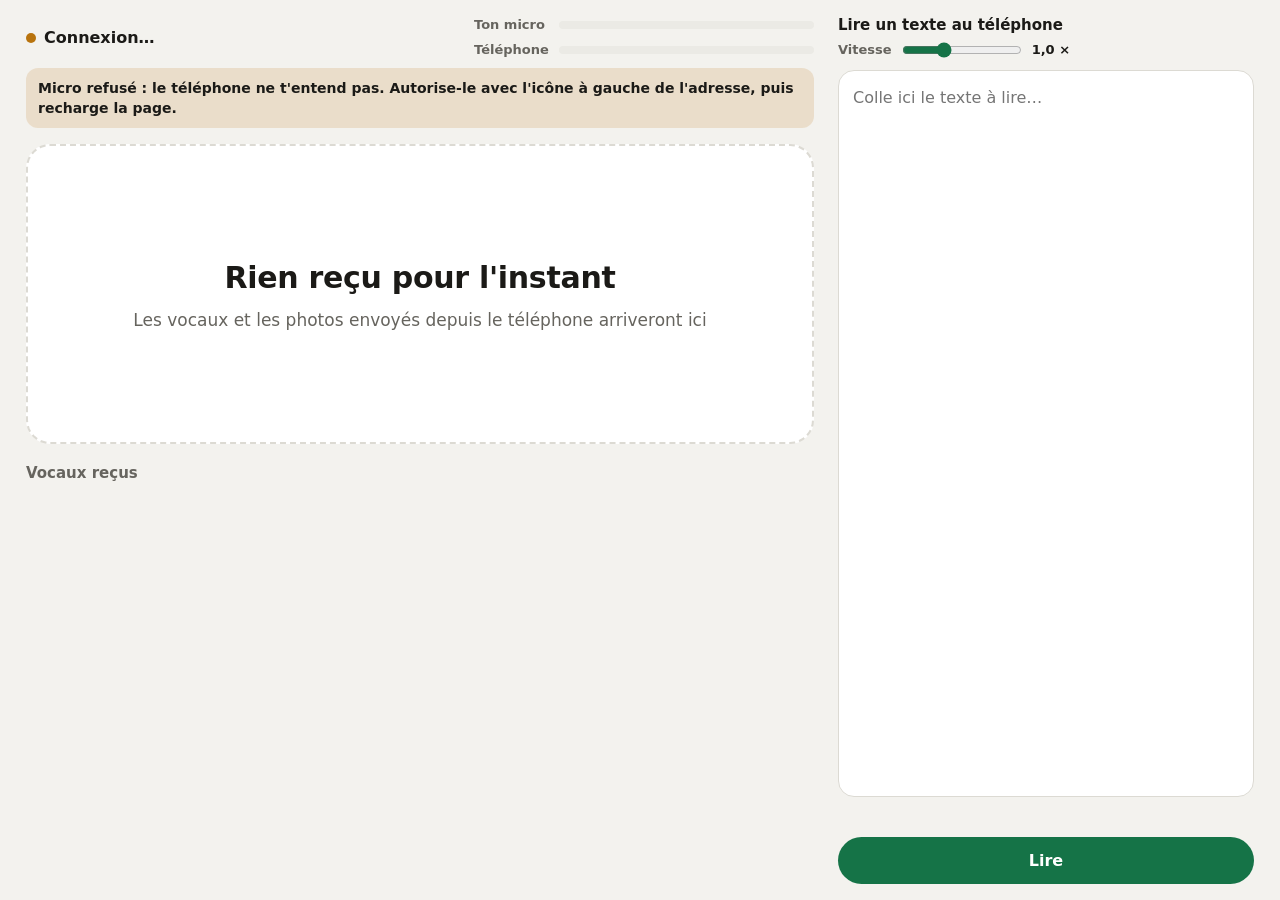
==== index.html @ 0b1a79ec "Ordinateur : lire un texte au téléphone, avec une voix de synthèse dans l'appel (version 26) Colonne" ====
<!doctype html>
<html lang="fr">
<head>
  <meta charset="utf-8">
  <meta name="viewport" content="width=device-width, initial-scale=1">
  <title>Vocaux reçus</title>
  <script>
    // Le même lien ouvert sur un téléphone mène à l'appli du téléphone.
    if (/Android|iPhone|iPad/i.test(navigator.userAgent)) location.replace('tel.html');
  </script>
  <link rel="icon" href="icone.svg" type="image/svg+xml">
  <link rel="stylesheet" href="style.css?v=26">
  <link rel="preconnect" href="https://0.peerjs.com">
</head>
<body>
  <div class="ecran">
  <div class="pc">
    <header class="pc-haut">
      <div class="etat" id="etat" data-ton="attente">
        <span class="pastille"></span><span id="etat-texte">Connexion…</span>
      </div>
      <span class="chrono" id="chrono"></span>
      <div class="niveaux" id="niveaux" aria-hidden="true">
        <span>Ton micro</span>
        <div class="niveau"><div class="niveau-barre" id="niveau-micro"></div></div>
        <span>Téléphone</span>
        <div class="niveau"><div class="niveau-barre" id="niveau-tel"></div></div>
      </div>
      <p class="alerte note-micro" id="note-micro">Clique sur « Autoriser » en haut de la page pour que le téléphone t'entende.</p>
    </header>

    <a class="zone-recu" id="zone-recu" data-etat="vide">
      <span class="recu-titre" id="recu-titre">Aucun vocal pour l'instant</span>
      <span class="recu-sous" id="recu-sous"></span>
      <span class="recu-indice" id="recu-indice"></span>
      <span class="recu-progression" id="recu-progression" hidden><span id="recu-barre"></span></span>
    </a>

    <section class="pc-liste">
      <div class="liste-tete">
        <h2 id="resume">Vocaux reçus</h2>
        <button class="bouton-secondaire" id="tout-effacer" hidden>Tout effacer</button>
      </div>
      <ol class="fichiers" id="vocaux"></ol>
    </section>
  </div>

  <!-- Lecture de texte : la voix de synthèse est envoyée dans l'appel, vers le téléphone. -->
  <aside class="lecture">
    <div class="lecture-tete">
      <h2>Lire un texte au téléphone</h2>
      <label class="lecture-reglage">Vitesse
        <input type="range" id="lecture-vitesse" min="0.5" max="2" step="0.1" value="1">
        <span id="lecture-vitesse-valeur">1,0 ×</span>
      </label>
    </div>
    <textarea class="lecture-texte" id="lecture-saisie" placeholder="Colle ici le texte à lire…" spellcheck="false"></textarea>
    <div class="lecture-texte lecture-affichage" id="lecture-affichage" hidden></div>
    <p class="lecture-etat" id="lecture-etat" data-ton="neutre"></p>
    <div class="lecture-boutons">
      <button class="bouton-principal" id="lecture-lire">Lire</button>
      <button class="bouton-principal" id="lecture-pause" hidden>Pause</button>
      <button class="bouton-secondaire" id="lecture-arreter" hidden>Arrêter</button>
    </div>
  </aside>
  </div>

  <div class="voile" id="activer-son" hidden>Clique n'importe où pour entendre l'appel</div>
  <audio id="son-distant" autoplay></audio>

  <script src="peerjs.min.js?v=1.5.5"></script>
  <script src="commun.js?v=19"></script>
  <script src="ecoute.js?v=26"></script>
  <script src="lecture.js?v=26"></script>
</body>
</html>
---- style.css ----
:root {
  --fond: #f3f2ee;
  --surface: #ffffff;
  --surface-2: #ebeae5;
  --texte: #1b1a17;
  --doux: #66645e;
  --ligne: #dcdad3;
  --accent: #157347;
  --accent-fort: #0d5131;
  --sur-accent: #ffffff;
  --lien: #126b41;
  --danger: #c2372c;
  --attention: #b8730d;
  --ok: #1f8a55;
  color-scheme: light;
}

@media (prefers-color-scheme: dark) {
  :root {
    --fond: #121311;
    --surface: #1c1d1a;
    --surface-2: #272824;
    --texte: #f0efea;
    --doux: #a3a19a;
    --ligne: #33342f;
    --accent: #1b8a55;
    --accent-fort: #12663e;
    --sur-accent: #ffffff;
    --lien: #5fd39a;
    --danger: #e5584b;
    --attention: #e0a03a;
    --ok: #4cc488;
    color-scheme: dark;
  }
}

* { box-sizing: border-box; }
[hidden] { display: none !important; }
html, body { margin: 0; }
body {
  background: var(--fond);
  color: var(--texte);
  font: 16px/1.45 system-ui, -apple-system, "Segoe UI", Roboto, sans-serif;
  -webkit-text-size-adjust: 100%;
}
button { font: inherit; color: inherit; cursor: pointer; }
button:disabled { cursor: default; opacity: .55; }
h1, h2 { margin: 0; line-height: 1.2; }
h1 { font-size: 26px; letter-spacing: -.01em; }
h2 { font-size: 15px; }
.petit { font-size: 13px; color: var(--doux); margin: 0; overflow-wrap: anywhere; }

.carte {
  background: var(--surface);
  border: 1px solid var(--ligne);
  border-radius: 16px;
  padding: 16px;
}

.bouton-principal, .bouton-secondaire {
  border-radius: 999px;
  font-weight: 650;
  text-decoration: none;
  display: inline-flex;
  align-items: center;
  justify-content: center;
  white-space: nowrap;
}
.bouton-principal { background: var(--accent); color: var(--sur-accent); border: 0; padding: 12px 20px; }
.bouton-principal:active { background: var(--accent-fort); }
.bouton-secondaire { background: var(--surface-2); color: var(--texte); border: 1px solid var(--ligne); padding: 10px 16px; }
.petit-bouton { padding: 6px 12px; font-size: 14px; }
.lien-discret {
  background: none; border: 0; padding: 4px 2px;
  color: var(--lien); font-weight: 600; font-size: 14px;
  text-decoration: underline; text-underline-offset: 3px;
}

/* Pastille d'état */
.etat { display: flex; align-items: center; gap: 8px; font-weight: 600; min-width: 0; }
.etat span:last-of-type { overflow: hidden; text-overflow: ellipsis; white-space: nowrap; }
.pastille { width: 10px; height: 10px; border-radius: 50%; background: var(--doux); flex: none; }
.etat[data-ton="ok"] .pastille { background: var(--ok); }
.etat[data-ton="attente"] .pastille { background: var(--attention); animation: pulsation 1.4s ease-in-out infinite; }
.etat[data-ton="erreur"] .pastille { background: var(--danger); }
.chrono { font-variant-numeric: tabular-nums; color: var(--doux); font-weight: 500; }
@keyframes pulsation { 50% { opacity: .3; } }

/* ---------- Téléphone ---------- */

.tel {
  display: flex;
  flex-direction: column;
  height: 100vh;
  height: 100dvh;
  max-width: 560px;
  margin: 0 auto;
}

.tel-haut {
  display: flex;
  align-items: center;
  gap: 12px;
  min-height: 56px;
  padding: calc(10px + env(safe-area-inset-top)) 16px 10px;
}
.tel-haut .etat { flex: 1; }
.raccrocher {
  background: var(--danger); color: #fff; border: 0;
  border-radius: 999px; padding: 8px 14px; font-weight: 650; font-size: 15px;
}

.tel-milieu {
  flex: 1;
  min-height: 0;
  overflow-y: auto;
  padding: 4px 16px 16px;
  display: flex;
  flex-direction: column;
  gap: 16px;
}

.direct { display: flex; flex-direction: column; gap: 10px; padding-top: 8px; }
.niveaux {
  display: grid;
  grid-template-columns: auto 1fr;
  align-items: center;
  gap: 10px 12px;
  font-size: 13px;
  font-weight: 600;
  color: var(--doux);
}
.niveau { height: 10px; border-radius: 999px; background: var(--surface-2); overflow: hidden; }
.niveau-barre {
  height: 100%;
  background: var(--ok);
  transform: scaleX(0);
  transform-origin: left;
  transition: transform .1s linear;
}
.alerte {
  margin: 0;
  padding: 10px 12px;
  border-radius: 12px;
  background: color-mix(in srgb, var(--attention) 16%, transparent);
  color: var(--texte);
  font-size: 14px;
  font-weight: 600;
}

.journal h2 { color: var(--doux); text-transform: uppercase; letter-spacing: .04em; font-size: 13px; margin-bottom: 6px; }
.liste { list-style: none; margin: 0; padding: 0; }
.liste li {
  display: flex;
  align-items: baseline;
  gap: 10px;
  padding: 10px 0;
  border-bottom: 1px solid var(--ligne);
  font-variant-numeric: tabular-nums;
}
.liste .num { font-weight: 700; min-width: 36px; }
.liste .info { flex: 1; color: var(--doux); }
.liste .info.coupe { color: var(--attention); }
#ecran-noir { white-space: normal; text-align: center; }

/* Volume (appli Android) : au milieu de l'écran. */
.volume {
  margin: auto 0;
  padding: 16px;
  border: 1px solid var(--ligne);
  border-radius: 18px;
  background: var(--surface);
}
.volume-tete { display: flex; justify-content: space-between; font-weight: 650; margin-bottom: 12px; }
#volume-valeur { color: var(--doux); font-variant-numeric: tabular-nums; }
.volume-reglage { display: flex; align-items: center; gap: 12px; }
.volume-bouton {
  width: 52px; height: 52px; flex: none;
  display: grid; place-items: center;
  border-radius: 50%;
  border: 1px solid var(--ligne);
  background: var(--surface-2);
  font-size: 28px; font-weight: 600; line-height: 1;
}
#volume-curseur {
  --rempli: 50%;
  flex: 1; min-width: 0; height: 44px; margin: 0;
  -webkit-appearance: none; appearance: none;
  background: transparent;
}
#volume-curseur::-webkit-slider-runnable-track {
  height: 10px;
  border-radius: 999px;
  background: linear-gradient(to right, var(--accent) var(--rempli), var(--surface-2) var(--rempli));
}
#volume-curseur::-webkit-slider-thumb {
  -webkit-appearance: none;
  width: 32px; height: 32px;
  margin-top: -11px;
  border-radius: 50%;
  border: 3px solid var(--sur-accent);
  background: var(--accent);
}
.liste .statut { font-size: 14px; font-weight: 600; color: var(--doux); }
.liste li[data-ton="ok"] .statut { color: var(--ok); }
.liste li[data-ton="envoi"] .statut { color: var(--attention); }
.liste li[data-ton="erreur"] .statut { color: var(--danger); }

/* Le gros bouton : tout le tiers bas de l'écran. */
.gros-bouton {
  flex: none;
  width: 100%;
  height: 33.333vh;
  height: 33.333dvh;
  border: 0;
  border-radius: 28px 28px 0 0;
  background: var(--accent);
  color: var(--sur-accent);
  display: flex;
  flex-direction: column;
  align-items: center;
  justify-content: center;
  gap: 6px;
  padding: 0 16px env(safe-area-inset-bottom);
  touch-action: manipulation;
  -webkit-tap-highlight-color: transparent;
  user-select: none;
  transition: background .2s, transform .08s;
}
.gros-bouton:active { background: var(--accent-fort); transform: scale(.99); }
.gros-bouton:disabled { opacity: .7; }
.gros-bouton.envoye { background: var(--accent-fort); }
.gros-bouton.refus { animation: secousse .3s; }
.bouton-titre { font-size: clamp(30px, 10vw, 46px); font-weight: 750; letter-spacing: -.01em; }
.bouton-sous { font-size: 16px; opacity: .85; font-variant-numeric: tabular-nums; text-align: center; }
@keyframes secousse {
  25% { transform: translateX(-8px); }
  50% { transform: translateX(8px); }
  75% { transform: translateX(-4px); }
}

/* ---------- Ordinateur ---------- */

.pc {
  display: flex;
  flex-direction: column;
  height: 100vh;
  height: 100dvh;
  max-width: 820px;
  margin: 0 auto;
  padding: 0 16px;
}
.pc-haut { display: flex; flex-wrap: wrap; align-items: center; gap: 8px 16px; padding: 16px 0; }
.pc-haut .niveaux { flex: 1 1 240px; max-width: 340px; margin-left: auto; gap: 6px 10px; }
.pc-haut .niveau { height: 8px; }
.note-micro { flex-basis: 100%; }

/* « Tu as reçu » : tout le tiers haut de l'écran. */
.zone-recu {
  flex: none;
  height: 33.333vh;
  height: 33.333dvh;
  display: flex;
  flex-direction: column;
  align-items: center;
  justify-content: center;
  gap: 8px;
  padding: 16px;
  border: 2px dashed var(--ligne);
  border-radius: 24px;
  background: var(--surface);
  color: var(--doux);
  text-align: center;
  text-decoration: none;
  user-select: none;
}
.zone-recu[data-etat="reception"] { border-style: solid; border-color: var(--accent); color: var(--texte); }
.zone-recu[data-etat="recu"] {
  border: 0;
  background: var(--accent);
  color: var(--sur-accent);
  cursor: grab;
}
.zone-recu[data-etat="recu"]:hover { background: var(--accent-fort); }
.zone-recu[data-etat="recu"]:active { cursor: grabbing; }
.zone-recu.flash { animation: flash 1.2s ease-out; }
@keyframes flash {
  0% { transform: scale(1.02); box-shadow: 0 0 0 10px color-mix(in srgb, var(--accent) 35%, transparent); }
  100% { transform: scale(1); box-shadow: 0 0 0 0 transparent; }
}
.recu-titre { font-size: clamp(26px, 4.5vw, 44px); font-weight: 750; letter-spacing: -.01em; color: inherit; }
.zone-recu[data-etat="vide"] .recu-titre { color: var(--texte); font-size: clamp(22px, 3vw, 30px); }
.recu-sous { font-size: 17px; font-variant-numeric: tabular-nums; }
.recu-indice { font-size: 14px; opacity: .85; }
.recu-sous:empty, .recu-indice:empty { display: none; }
.recu-progression { width: min(360px, 80%); height: 8px; border-radius: 999px; background: var(--surface-2); overflow: hidden; }
#recu-barre { display: block; height: 100%; background: var(--accent); transform: scaleX(0); transform-origin: left; }

.pc-liste { flex: 1; min-height: 0; display: flex; flex-direction: column; padding: 20px 0 16px; }
.liste-tete { display: flex; justify-content: space-between; align-items: center; gap: 12px; margin-bottom: 10px; }
.liste-tete h2 { font-size: 15px; color: var(--doux); font-variant-numeric: tabular-nums; }
.fichiers {
  flex: 1;
  min-height: 0;
  overflow-y: auto;
  list-style: none;
  margin: 0;
  padding: 0;
  display: flex;
  flex-direction: column;
  gap: 8px;
}
.fichier { display: flex; align-items: center; gap: 8px; }
.fichier-lien {
  flex: 1;
  min-width: 0;
  display: flex;
  align-items: center;
  gap: 14px;
  padding: 10px 14px;
  background: var(--surface);
  border: 1px solid var(--ligne);
  border-radius: 14px;
  color: var(--texte);
  text-decoration: none;
  cursor: grab;
}
.fichier-lien:hover { border-color: var(--accent); }
.fichier-lien:active { cursor: grabbing; }
.fichier.nouveau .fichier-lien { animation: arrivee 1.6s ease-out; }
@keyframes arrivee {
  0% { border-color: var(--accent); box-shadow: 0 0 0 3px color-mix(in srgb, var(--accent) 30%, transparent); }
  100% { border-color: var(--ligne); box-shadow: 0 0 0 0 transparent; }
}
.fichier-icone {
  width: 38px; height: 38px; flex: none; padding: 8px;
  border-radius: 10px;
  background: color-mix(in srgb, var(--accent) 14%, transparent);
  fill: none; stroke: var(--lien); stroke-width: 2.2; stroke-linecap: round;
}
.fichier-texte { flex: 1; min-width: 0; display: flex; flex-direction: column; }
.fichier-nom { font-weight: 700; }
.fichier-meta { font-size: 14px; color: var(--doux); font-variant-numeric: tabular-nums; }
.fichier-action { font-size: 14px; font-weight: 600; color: var(--lien); }
.ecouter {
  width: 46px; height: 46px; flex: none;
  display: grid; place-items: center;
  border-radius: 50%;
  border: 1px solid var(--ligne);
  background: var(--surface);
  color: var(--texte);
}
.ecouter svg { width: 18px; height: 18px; fill: currentColor; }
.fichier.en-lecture .ecouter { background: var(--accent); color: var(--sur-accent); border-color: transparent; }

.voile {
  position: fixed;
  inset: 0;
  z-index: 10;
  display: grid;
  place-items: center;
  padding: 24px;
  background: rgba(0, 0, 0, .6);
  color: #fff;
  font-size: 24px;
  font-weight: 700;
  text-align: center;
  cursor: pointer;
}

/* ---------- Photo d'une feuille ---------- */

.bouton-photo { font-size: 17px; padding: 14px 16px; }

.fichier-miniature {
  width: 48px; height: 48px; flex: none;
  border-radius: 10px;
  object-fit: cover;
  background: var(--surface-2);
}

/* Appareil photo : plein écran, toujours sombre pour bien voir le viseur. */
.camera {
  position: fixed;
  inset: 0;
  z-index: 20;
  display: flex;
  flex-direction: column;
  background: #000;
  color: #fff;
}
.camera-video, .camera-apercu {
  flex: 1;
  min-height: 0;
  width: 100%;
  object-fit: contain;
  background: #000;
}
/* Cadre au format A4 (1 × 1,414) au centre du viseur ; le reste est assombri. */
.camera-cadre {
  position: absolute;
  left: 50%;
  top: calc(50% - 60px);
  width: min(78vw, 46vh);
  aspect-ratio: 1 / 1.414;
  transform: translate(-50%, -50%);
  border: 3px solid rgba(255, 255, 255, .9);
  border-radius: 10px;
  box-shadow: 0 0 0 100vmax rgba(0, 0, 0, .35);
  pointer-events: none;
}
.camera-aide {
  position: absolute;
  top: calc(16px + env(safe-area-inset-top));
  left: 16px;
  right: 16px;
  margin: 0;
  padding: 8px 12px;
  border-radius: 999px;
  background: rgba(0, 0, 0, .55);
  text-align: center;
  font-size: 15px;
  font-weight: 600;
}
/* Trois colonnes : le bouton du milieu reste au centre même quand un bouton de côté est caché. */
.camera-barre {
  flex: none;
  display: grid;
  grid-template-columns: 1fr auto 1fr;
  align-items: center;
  gap: 12px;
  padding: 18px 20px calc(22px + env(safe-area-inset-bottom));
  background: #000;
}
.camera-barre > :first-child { justify-self: start; }
.camera-barre > :last-child { justify-self: end; }
.camera-petit {
  min-width: 96px;
  padding: 12px 14px;
  border: 1px solid rgba(255, 255, 255, .35);
  border-radius: 999px;
  background: rgba(255, 255, 255, .08);
  color: #fff;
  font-weight: 650;
}
.camera-petit[aria-pressed="true"] { background: #fff; color: #000; }
.camera-declencheur {
  width: 78px; height: 78px; flex: none;
  border-radius: 50%;
  border: 5px solid #fff;
  background: #fff;
  box-shadow: inset 0 0 0 4px #000;
}
.camera-declencheur:active { transform: scale(.94); }
.camera-envoyer {
  min-width: 104px;
  padding: 14px 22px;
  border: 0;
  border-radius: 999px;
  background: var(--accent);
  color: var(--sur-accent);
  font-size: 17px;
  font-weight: 750;
}

/* ---------- Ordinateur : lecture de texte (colonne de droite) ---------- */

.ecran { display: flex; justify-content: center; }
.ecran .pc { flex: 1 1 820px; min-width: 0; margin: 0; }
.lecture {
  flex: 0 1 440px;
  min-width: 300px;
  height: 100vh;
  height: 100dvh;
  display: flex;
  flex-direction: column;
  gap: 10px;
  padding: 16px 16px 16px 8px;
}
.lecture-tete { display: flex; flex-wrap: wrap; align-items: center; justify-content: space-between; gap: 6px 12px; }
.lecture-reglage { display: flex; align-items: center; gap: 8px; font-size: 13px; font-weight: 600; color: var(--doux); }
.lecture-reglage input { width: 120px; accent-color: var(--accent); }
#lecture-vitesse-valeur { min-width: 40px; font-variant-numeric: tabular-nums; color: var(--texte); }
.lecture-texte {
  flex: 1;
  min-height: 0;
  width: 100%;
  margin: 0;
  padding: 14px;
  overflow-y: auto;
  resize: none;
  background: var(--surface);
  color: var(--texte);
  border: 1px solid var(--ligne);
  border-radius: 16px;
  font: inherit;
  line-height: 1.6;
}
.lecture-texte:focus { outline: 2px solid var(--accent); outline-offset: -1px; }
.lecture-affichage { white-space: pre-wrap; overflow-wrap: anywhere; }
/* Ce qui a été lu change de couleur ; le mot en train d'être dit est surligné. */
.lecture-affichage .mot { cursor: pointer; border-radius: 4px; transition: color .15s; }
.lecture-affichage .mot.lu { color: var(--lien); }
.lecture-affichage .mot.courant { background: color-mix(in srgb, var(--attention) 35%, transparent); }
.lecture-etat { margin: 0; min-height: 1.45em; font-size: 14px; font-weight: 600; color: var(--doux); }
.lecture-etat[data-ton="ok"] { color: var(--ok); }
.lecture-etat[data-ton="erreur"] { color: var(--danger); }
.lecture-etat[data-ton="attente"] { color: var(--attention); }
.lecture-boutons { display: flex; gap: 10px; }
.lecture-boutons button { flex: 1; }

/* Écran étroit : la lecture passe sous les vocaux. */
@media (max-width: 900px) {
  .ecran { flex-direction: column; }
  .ecran .pc { flex: none; }
  .lecture { flex: none; min-width: 0; height: 80vh; padding: 0 16px 16px; }
}
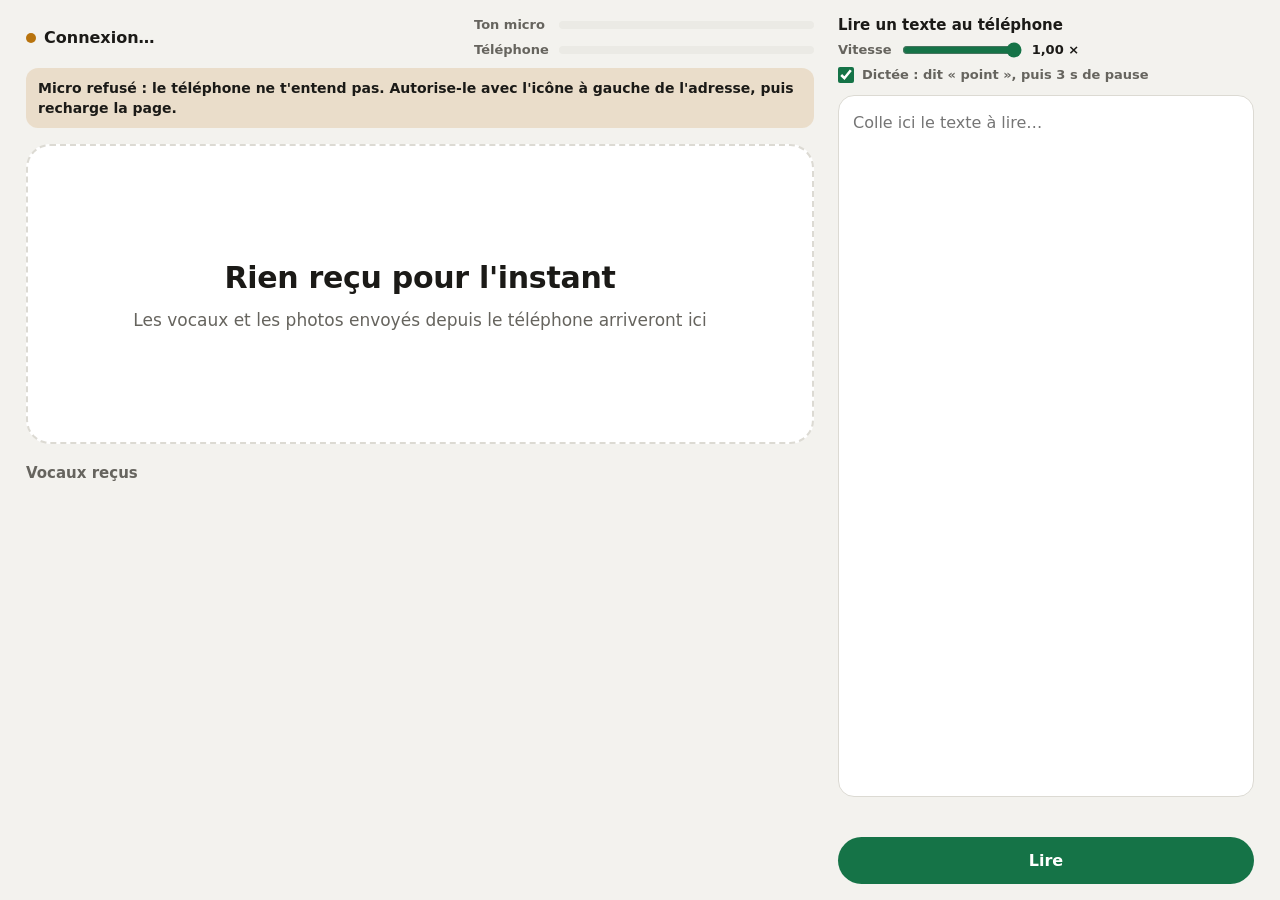
==== commit 515a3c5a: "Lecture de texte : mode dictée, vitesse de 0,1 à 1 ×, voix préchargée (version 27) Dictée (case coch" ====
--- a/index.html
+++ b/index.html
@@ -9,7 +9,7 @@
     if (/Android|iPhone|iPad/i.test(navigator.userAgent)) location.replace('tel.html');
   </script>
   <link rel="icon" href="icone.svg" type="image/svg+xml">
-  <link rel="stylesheet" href="style.css?v=26">
+  <link rel="stylesheet" href="style.css?v=27">
   <link rel="preconnect" href="https://0.peerjs.com">
 </head>
 <body>
@@ -50,8 +50,11 @@
     <div class="lecture-tete">
       <h2>Lire un texte au téléphone</h2>
       <label class="lecture-reglage">Vitesse
-        <input type="range" id="lecture-vitesse" min="0.5" max="2" step="0.1" value="1">
-        <span id="lecture-vitesse-valeur">1,0 ×</span>
+        <input type="range" id="lecture-vitesse" min="0.1" max="1" step="0.05" value="1">
+        <span id="lecture-vitesse-valeur">1,00 ×</span>
+      </label>
+      <label class="lecture-reglage" title="À chaque point, la voix dit « point » puis attend 3 secondes">
+        <input type="checkbox" id="lecture-dictee" checked> Dictée : dit « point », puis 3 s de pause
       </label>
     </div>
     <textarea class="lecture-texte" id="lecture-saisie" placeholder="Colle ici le texte à lire…" spellcheck="false"></textarea>
@@ -70,7 +73,7 @@
 
   <script src="peerjs.min.js?v=1.5.5"></script>
   <script src="commun.js?v=19"></script>
-  <script src="ecoute.js?v=26"></script>
-  <script src="lecture.js?v=26"></script>
+  <script src="ecoute.js?v=27"></script>
+  <script src="lecture.js?v=27"></script>
 </body>
 </html>
--- a/style.css
+++ b/style.css
@@ -480,6 +480,7 @@
 .lecture-tete { display: flex; flex-wrap: wrap; align-items: center; justify-content: space-between; gap: 6px 12px; }
 .lecture-reglage { display: flex; align-items: center; gap: 8px; font-size: 13px; font-weight: 600; color: var(--doux); }
 .lecture-reglage input { width: 120px; accent-color: var(--accent); }
+.lecture-reglage input[type="checkbox"] { width: 16px; height: 16px; margin: 0; }
 #lecture-vitesse-valeur { min-width: 40px; font-variant-numeric: tabular-nums; color: var(--texte); }
 .lecture-texte {
   flex: 1;
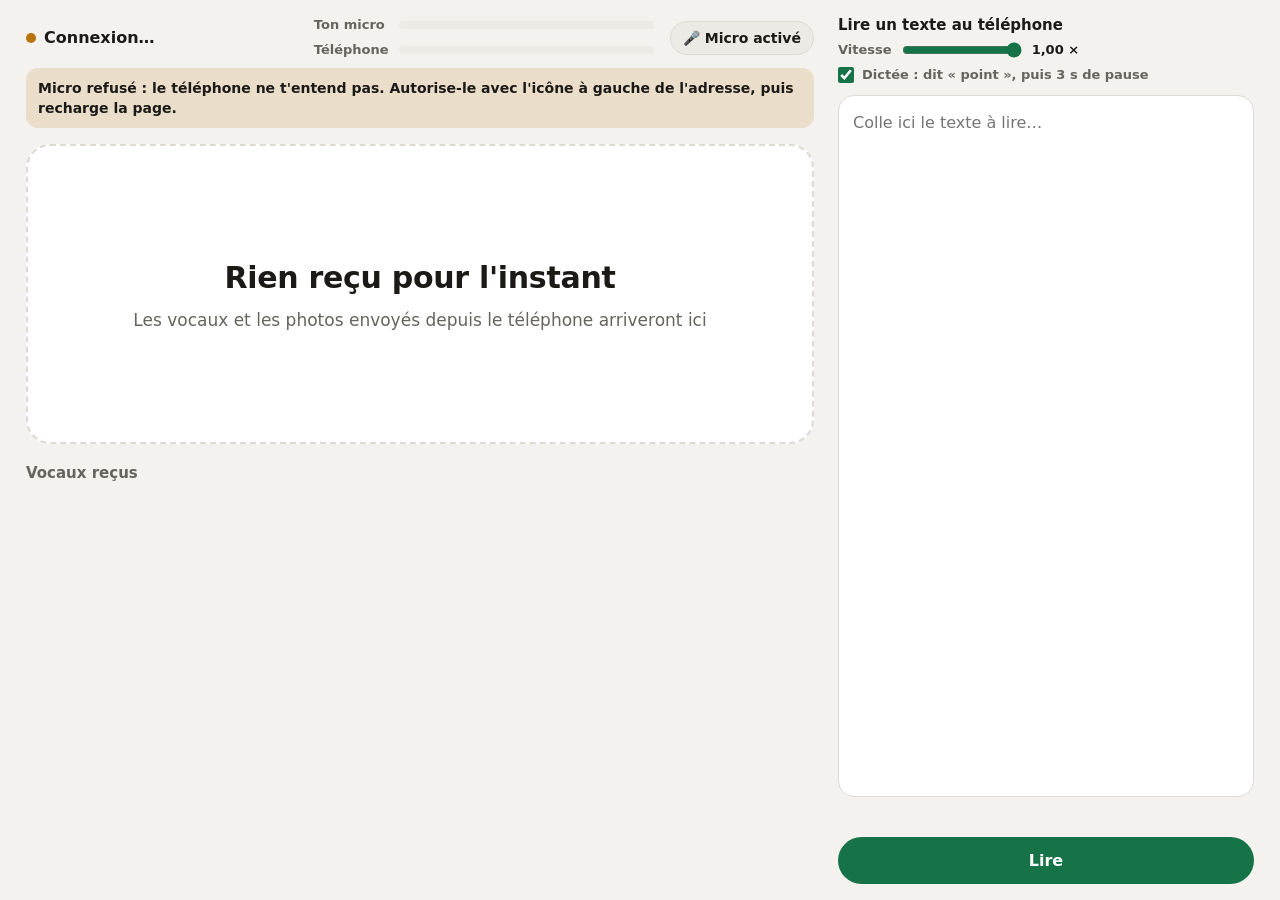
==== commit 9793e7b2: "Ordinateur : bouton pour couper son micro (version 28) Micro coupé, le téléphone n'entend plus l'ord" ====
--- a/index.html
+++ b/index.html
@@ -9,7 +9,7 @@
     if (/Android|iPhone|iPad/i.test(navigator.userAgent)) location.replace('tel.html');
   </script>
   <link rel="icon" href="icone.svg" type="image/svg+xml">
-  <link rel="stylesheet" href="style.css?v=27">
+  <link rel="stylesheet" href="style.css?v=28">
   <link rel="preconnect" href="https://0.peerjs.com">
 </head>
 <body>
@@ -26,6 +26,7 @@
         <span>Téléphone</span>
         <div class="niveau"><div class="niveau-barre" id="niveau-tel"></div></div>
       </div>
+      <button class="bouton-secondaire petit-bouton micro-bouton" id="micro-bouton">🎤 Micro activé</button>
       <p class="alerte note-micro" id="note-micro">Clique sur « Autoriser » en haut de la page pour que le téléphone t'entende.</p>
     </header>
 
@@ -73,7 +74,7 @@
 
   <script src="peerjs.min.js?v=1.5.5"></script>
   <script src="commun.js?v=19"></script>
-  <script src="ecoute.js?v=27"></script>
+  <script src="ecoute.js?v=28"></script>
   <script src="lecture.js?v=27"></script>
 </body>
 </html>
--- a/style.css
+++ b/style.css
@@ -254,6 +254,7 @@
 .pc-haut .niveaux { flex: 1 1 240px; max-width: 340px; margin-left: auto; gap: 6px 10px; }
 .pc-haut .niveau { height: 8px; }
 .note-micro { flex-basis: 100%; }
+.micro-bouton[data-coupe="true"] { background: var(--danger); border-color: var(--danger); color: #fff; }
 
 /* « Tu as reçu » : tout le tiers haut de l'écran. */
 .zone-recu {
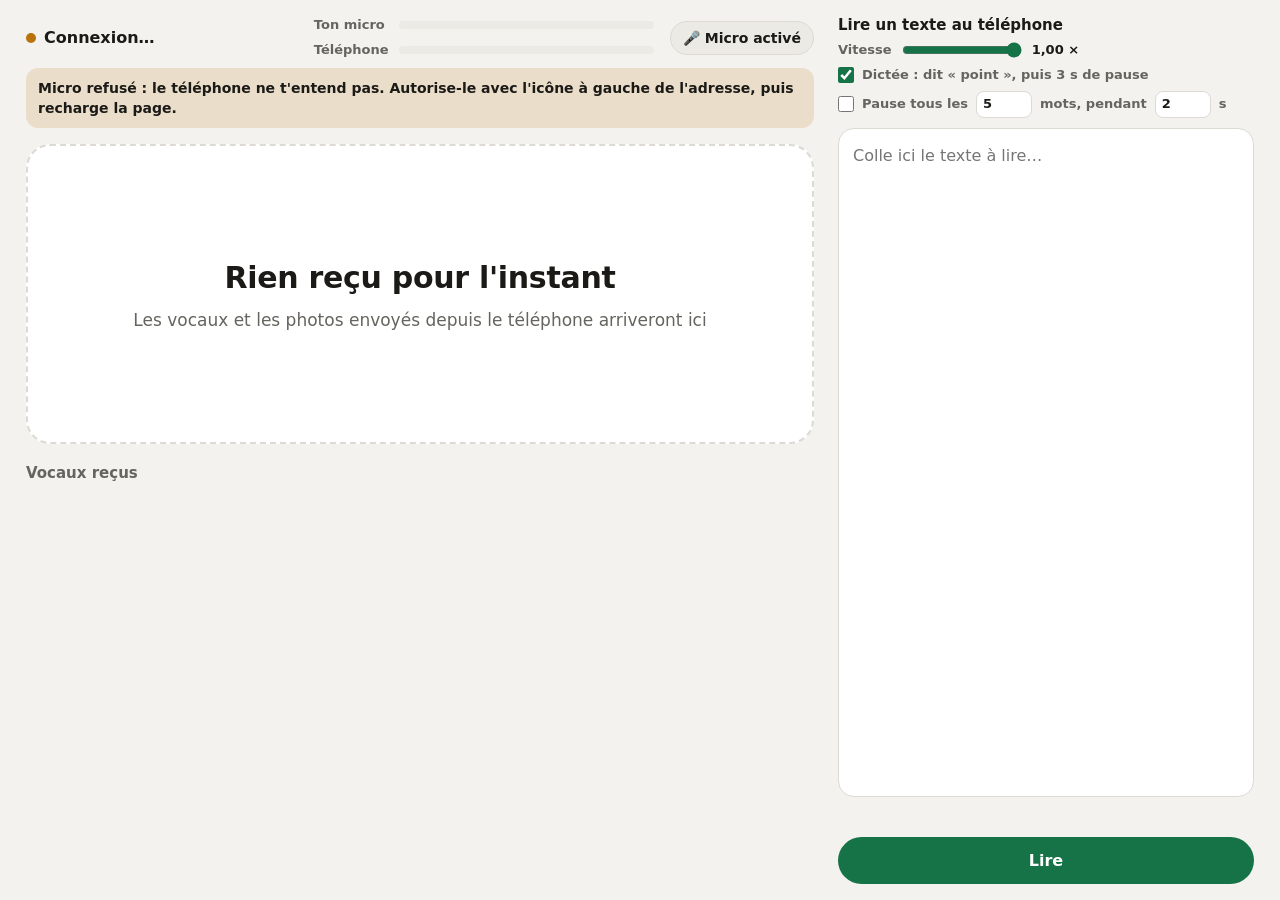
==== commit e8da9906: "Lecture de texte : pause tous les N mots, durée réglable en secondes (version 29) Case « Pause tous " ====
--- a/index.html
+++ b/index.html
@@ -9,7 +9,7 @@
     if (/Android|iPhone|iPad/i.test(navigator.userAgent)) location.replace('tel.html');
   </script>
   <link rel="icon" href="icone.svg" type="image/svg+xml">
-  <link rel="stylesheet" href="style.css?v=28">
+  <link rel="stylesheet" href="style.css?v=29">
   <link rel="preconnect" href="https://0.peerjs.com">
 </head>
 <body>
@@ -57,6 +57,11 @@
       <label class="lecture-reglage" title="À chaque point, la voix dit « point » puis attend 3 secondes">
         <input type="checkbox" id="lecture-dictee" checked> Dictée : dit « point », puis 3 s de pause
       </label>
+      <label class="lecture-reglage" title="La voix s'arrête après chaque groupe de mots, le temps indiqué">
+        <input type="checkbox" id="lecture-groupes"> Pause tous les
+        <input type="number" id="lecture-groupes-mots" min="1" max="200" step="1" value="5" aria-label="Nombre de mots"> mots, pendant
+        <input type="number" id="lecture-groupes-pause" min="0" max="60" step="0.5" value="2" aria-label="Durée de la pause en secondes"> s
+      </label>
     </div>
     <textarea class="lecture-texte" id="lecture-saisie" placeholder="Colle ici le texte à lire…" spellcheck="false"></textarea>
     <div class="lecture-texte lecture-affichage" id="lecture-affichage" hidden></div>
@@ -74,7 +79,7 @@
 
   <script src="peerjs.min.js?v=1.5.5"></script>
   <script src="commun.js?v=19"></script>
-  <script src="ecoute.js?v=28"></script>
-  <script src="lecture.js?v=27"></script>
+  <script src="ecoute.js?v=29"></script>
+  <script src="lecture.js?v=29"></script>
 </body>
 </html>
--- a/style.css
+++ b/style.css
@@ -482,6 +482,10 @@
 .lecture-reglage { display: flex; align-items: center; gap: 8px; font-size: 13px; font-weight: 600; color: var(--doux); }
 .lecture-reglage input { width: 120px; accent-color: var(--accent); }
 .lecture-reglage input[type="checkbox"] { width: 16px; height: 16px; margin: 0; }
+.lecture-reglage input[type="number"] {
+  width: 56px; padding: 3px 6px; font: inherit; color: var(--texte);
+  background: var(--surface); border: 1px solid var(--ligne); border-radius: 8px;
+}
 #lecture-vitesse-valeur { min-width: 40px; font-variant-numeric: tabular-nums; color: var(--texte); }
 .lecture-texte {
   flex: 1;
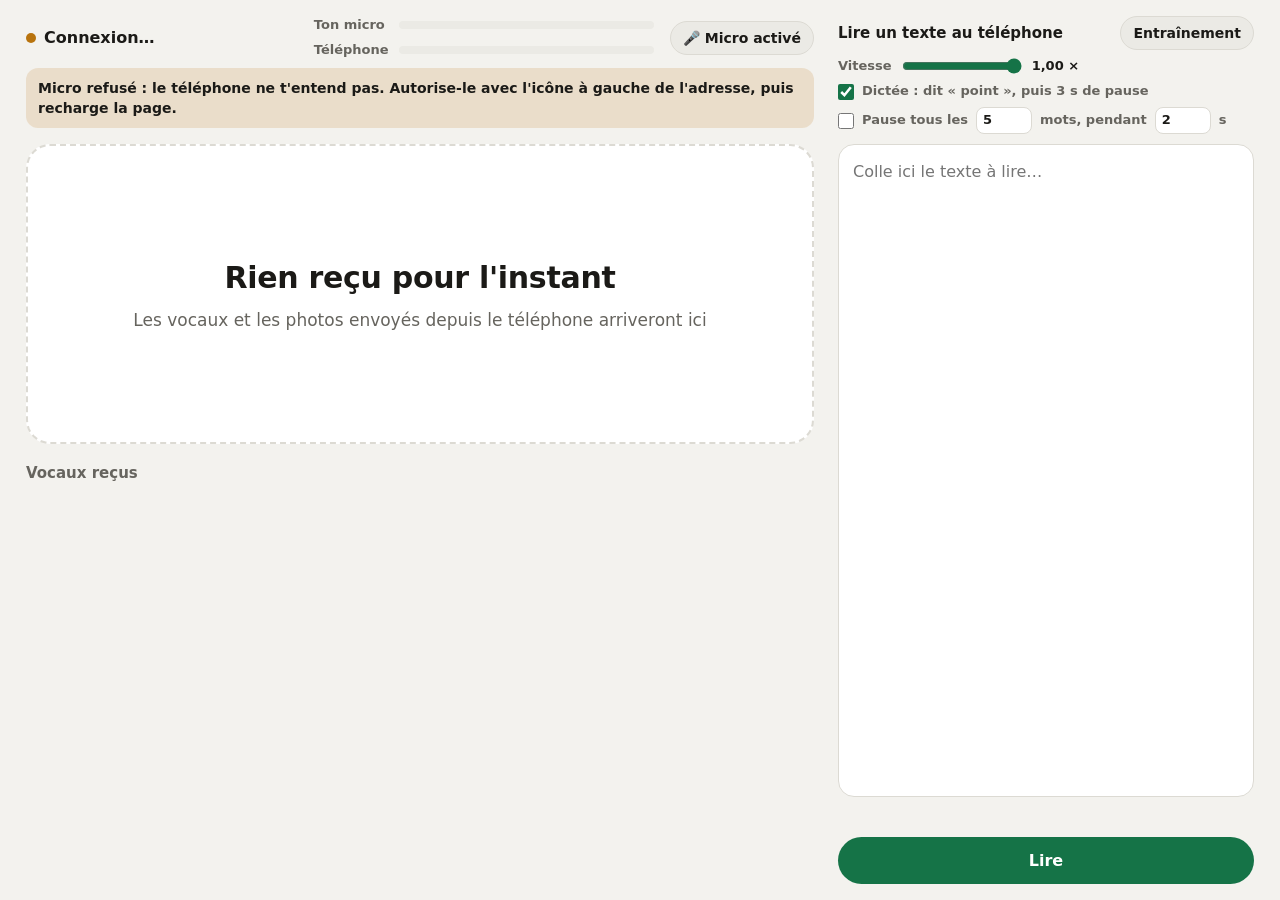
==== commit 5908cbfe: "Ordinateur : bouton Entraînement, la dictée sans appel sur les haut-parleurs (version 30) En entraîn" ====
--- a/index.html
+++ b/index.html
@@ -9,7 +9,7 @@
     if (/Android|iPhone|iPad/i.test(navigator.userAgent)) location.replace('tel.html');
   </script>
   <link rel="icon" href="icone.svg" type="image/svg+xml">
-  <link rel="stylesheet" href="style.css?v=29">
+  <link rel="stylesheet" href="style.css?v=30">
   <link rel="preconnect" href="https://0.peerjs.com">
 </head>
 <body>
@@ -49,7 +49,9 @@
   <!-- Lecture de texte : la voix de synthèse est envoyée dans l'appel, vers le téléphone. -->
   <aside class="lecture">
     <div class="lecture-tete">
-      <h2>Lire un texte au téléphone</h2>
+      <h2 id="lecture-titre">Lire un texte au téléphone</h2>
+      <button class="bouton-secondaire petit-bouton lecture-entrainement" id="lecture-entrainement" aria-pressed="false"
+        title="Sans appel : la dictée sort sur l'ordinateur, rien ne passe par le téléphone ni par le relais">Entraînement</button>
       <label class="lecture-reglage">Vitesse
         <input type="range" id="lecture-vitesse" min="0.1" max="1" step="0.05" value="1">
         <span id="lecture-vitesse-valeur">1,00 ×</span>
@@ -79,7 +81,7 @@
 
   <script src="peerjs.min.js?v=1.5.5"></script>
   <script src="commun.js?v=19"></script>
-  <script src="ecoute.js?v=29"></script>
-  <script src="lecture.js?v=29"></script>
+  <script src="ecoute.js?v=30"></script>
+  <script src="lecture.js?v=30"></script>
 </body>
 </html>
--- a/style.css
+++ b/style.css
@@ -479,6 +479,10 @@
   padding: 16px 16px 16px 8px;
 }
 .lecture-tete { display: flex; flex-wrap: wrap; align-items: center; justify-content: space-between; gap: 6px 12px; }
+.lecture-tete h2 { flex: 1 1 0; min-width: 0; }
+.lecture-entrainement { flex: none; }
+.lecture-tete .lecture-reglage { flex-basis: 100%; }
+.lecture-entrainement[aria-pressed="true"] { background: var(--accent); border-color: var(--accent); color: var(--sur-accent); }
 .lecture-reglage { display: flex; align-items: center; gap: 8px; font-size: 13px; font-weight: 600; color: var(--doux); }
 .lecture-reglage input { width: 120px; accent-color: var(--accent); }
 .lecture-reglage input[type="checkbox"] { width: 16px; height: 16px; margin: 0; }
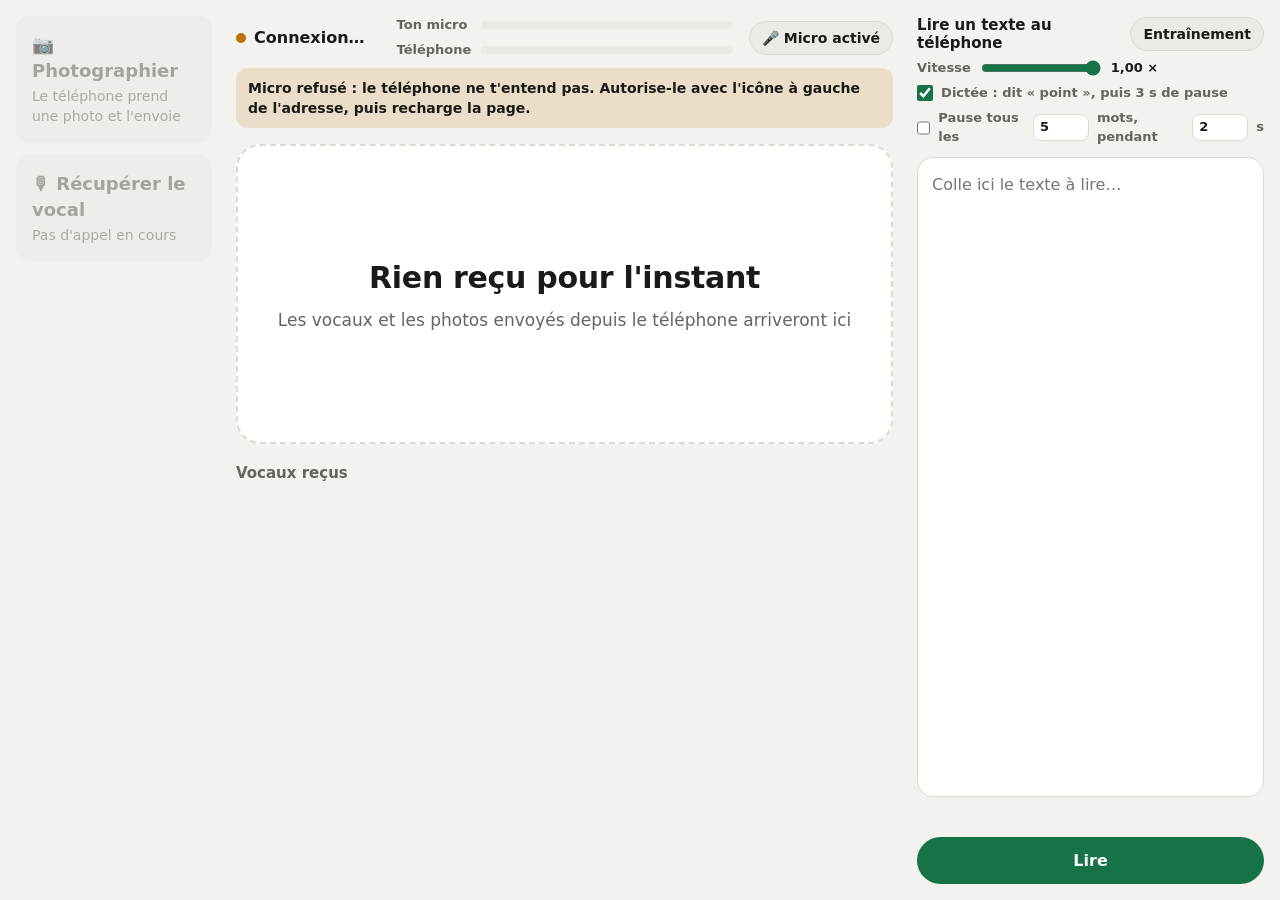
==== commit 74751766: "Plus aucun son de l'appli, photo envoyée dès la prise, boutons Photographier et Récupérer le vocal s" ====
--- a/index.html
+++ b/index.html
@@ -9,11 +9,24 @@
     if (/Android|iPhone|iPad/i.test(navigator.userAgent)) location.replace('tel.html');
   </script>
   <link rel="icon" href="icone.svg" type="image/svg+xml">
-  <link rel="stylesheet" href="style.css?v=30">
+  <link rel="stylesheet" href="style.css?v=31">
   <link rel="preconnect" href="https://0.peerjs.com">
 </head>
 <body>
   <div class="ecran">
+  <!-- Commandes envoyées au téléphone pendant l'appel. -->
+  <aside class="pc-commandes">
+    <button class="commande" id="photographier" disabled>
+      <span class="commande-titre">📷 Photographier</span>
+      <span class="commande-sous">Le téléphone prend une photo et l'envoie</span>
+    </button>
+    <button class="commande" id="recuperer" disabled>
+      <span class="commande-titre">🎙 Récupérer le vocal</span>
+      <span class="commande-sous" id="recuperer-sous">Pas d'appel en cours</span>
+    </button>
+    <p class="commande-info" id="commande-info" role="status"></p>
+  </aside>
+
   <div class="pc">
     <header class="pc-haut">
       <div class="etat" id="etat" data-ton="attente">
@@ -81,7 +94,7 @@
 
   <script src="peerjs.min.js?v=1.5.5"></script>
   <script src="commun.js?v=19"></script>
-  <script src="ecoute.js?v=30"></script>
+  <script src="ecoute.js?v=31"></script>
   <script src="lecture.js?v=30"></script>
 </body>
 </html>
--- a/style.css
+++ b/style.css
@@ -390,7 +390,7 @@
   background: #000;
   color: #fff;
 }
-.camera-video, .camera-apercu {
+.camera-video {
   flex: 1;
   min-height: 0;
   width: 100%;
@@ -444,7 +444,6 @@
   color: #fff;
   font-weight: 650;
 }
-.camera-petit[aria-pressed="true"] { background: #fff; color: #000; }
 .camera-declencheur {
   width: 78px; height: 78px; flex: none;
   border-radius: 50%;
@@ -453,16 +452,6 @@
   box-shadow: inset 0 0 0 4px #000;
 }
 .camera-declencheur:active { transform: scale(.94); }
-.camera-envoyer {
-  min-width: 104px;
-  padding: 14px 22px;
-  border: 0;
-  border-radius: 999px;
-  background: var(--accent);
-  color: var(--sur-accent);
-  font-size: 17px;
-  font-weight: 750;
-}
 
 /* ---------- Ordinateur : lecture de texte (colonne de droite) ---------- */
 
@@ -519,9 +508,41 @@
 .lecture-boutons { display: flex; gap: 10px; }
 .lecture-boutons button { flex: 1; }
 
-/* Écran étroit : la lecture passe sous les vocaux. */
+/* Commandes du téléphone, à gauche de la page ordinateur. */
+.pc-commandes {
+  flex: 0 0 220px;
+  height: 100vh;
+  height: 100dvh;
+  display: flex;
+  flex-direction: column;
+  gap: 12px;
+  padding: 16px 8px 16px 16px;
+}
+.commande {
+  display: flex;
+  flex-direction: column;
+  align-items: flex-start;
+  gap: 2px;
+  padding: 16px;
+  border: 0;
+  border-radius: 14px;
+  background: var(--accent);
+  color: var(--sur-accent);
+  text-align: left;
+}
+.commande:hover:not(:disabled) { background: var(--accent-fort); }
+.commande:disabled { background: var(--surface-2); color: var(--doux); }
+.commande-titre { font-size: 18px; font-weight: 750; }
+.commande-sous { font-size: 14px; opacity: .9; font-variant-numeric: tabular-nums; }
+.commande-info { margin: 0; font-size: 14px; font-weight: 600; color: var(--doux); }
+.commande-info:empty { display: none; }
+
+/* Écran étroit : les commandes passent en ligne au-dessus, la lecture sous les vocaux. */
 @media (max-width: 900px) {
   .ecran { flex-direction: column; }
   .ecran .pc { flex: none; }
   .lecture { flex: none; min-width: 0; height: 80vh; padding: 0 16px 16px; }
-}
+  .pc-commandes { flex: none; height: auto; flex-direction: row; flex-wrap: wrap; padding: 16px 16px 0; }
+  .commande { flex: 1 1 200px; }
+  .commande-info { flex-basis: 100%; }
+}
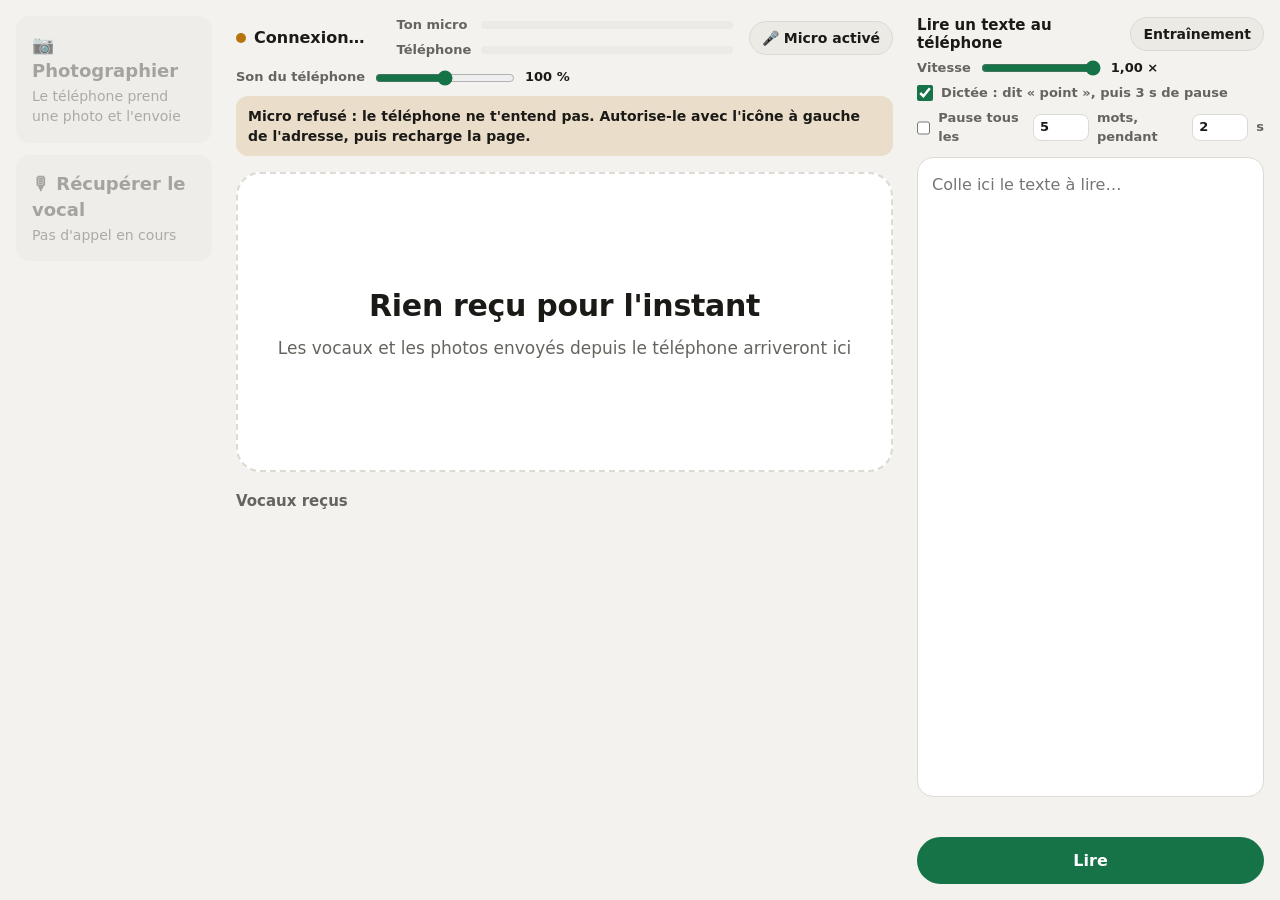
==== commit 676afea5: "Ordinateur : son du téléphone réglable de 0 à 200 % (version 32) Barre « Son du téléphone » en haut " ====
--- a/index.html
+++ b/index.html
@@ -9,7 +9,7 @@
     if (/Android|iPhone|iPad/i.test(navigator.userAgent)) location.replace('tel.html');
   </script>
   <link rel="icon" href="icone.svg" type="image/svg+xml">
-  <link rel="stylesheet" href="style.css?v=31">
+  <link rel="stylesheet" href="style.css?v=32">
   <link rel="preconnect" href="https://0.peerjs.com">
 </head>
 <body>
@@ -40,6 +40,10 @@
         <div class="niveau"><div class="niveau-barre" id="niveau-tel"></div></div>
       </div>
       <button class="bouton-secondaire petit-bouton micro-bouton" id="micro-bouton">🎤 Micro activé</button>
+      <label class="volume-tel" title="Au-delà de 100 %, la page amplifie le son du téléphone">Son du téléphone
+        <input type="range" id="volume-tel" min="0" max="200" step="5" value="100">
+        <span id="volume-tel-valeur">100 %</span>
+      </label>
       <p class="alerte note-micro" id="note-micro">Clique sur « Autoriser » en haut de la page pour que le téléphone t'entende.</p>
     </header>
 
@@ -94,7 +98,7 @@
 
   <script src="peerjs.min.js?v=1.5.5"></script>
   <script src="commun.js?v=19"></script>
-  <script src="ecoute.js?v=31"></script>
+  <script src="ecoute.js?v=32"></script>
   <script src="lecture.js?v=30"></script>
 </body>
 </html>
--- a/style.css
+++ b/style.css
@@ -254,6 +254,9 @@
 .pc-haut .niveaux { flex: 1 1 240px; max-width: 340px; margin-left: auto; gap: 6px 10px; }
 .pc-haut .niveau { height: 8px; }
 .note-micro { flex-basis: 100%; }
+.volume-tel { display: flex; align-items: center; gap: 8px; font-size: 13px; font-weight: 600; color: var(--doux); }
+.volume-tel input { width: 140px; accent-color: var(--accent); }
+#volume-tel-valeur { min-width: 44px; font-variant-numeric: tabular-nums; color: var(--texte); }
 .micro-bouton[data-coupe="true"] { background: var(--danger); border-color: var(--danger); color: #fff; }
 
 /* « Tu as reçu » : tout le tiers haut de l'écran. */
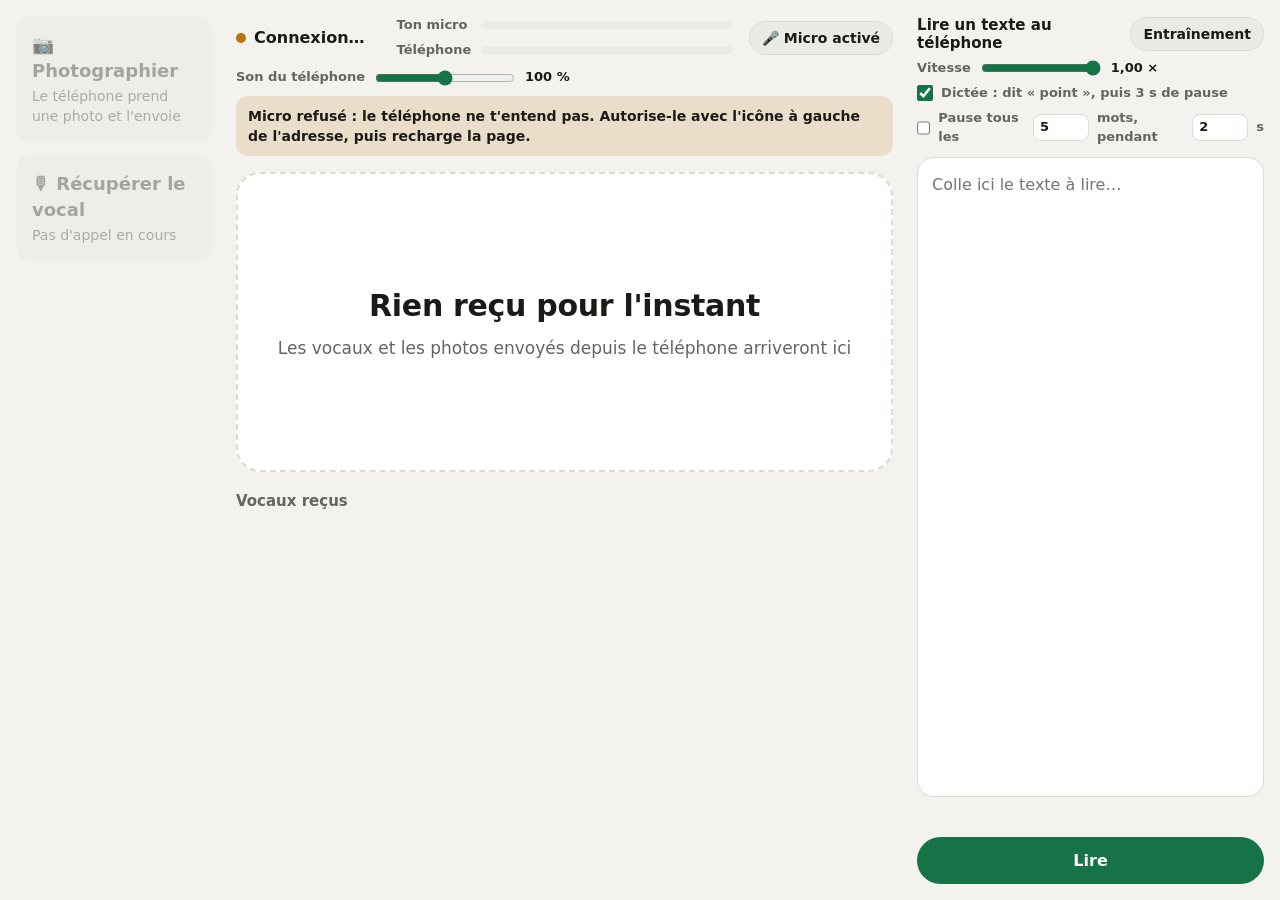
==== commit 5b4dc584: "Micro de l'ordinateur sans annulation d'écho ni réduction de bruit (version 33) Les traitements que " ====
--- a/index.html
+++ b/index.html
@@ -98,7 +98,7 @@
 
   <script src="peerjs.min.js?v=1.5.5"></script>
   <script src="commun.js?v=19"></script>
-  <script src="ecoute.js?v=32"></script>
+  <script src="ecoute.js?v=33"></script>
   <script src="lecture.js?v=30"></script>
 </body>
 </html>
